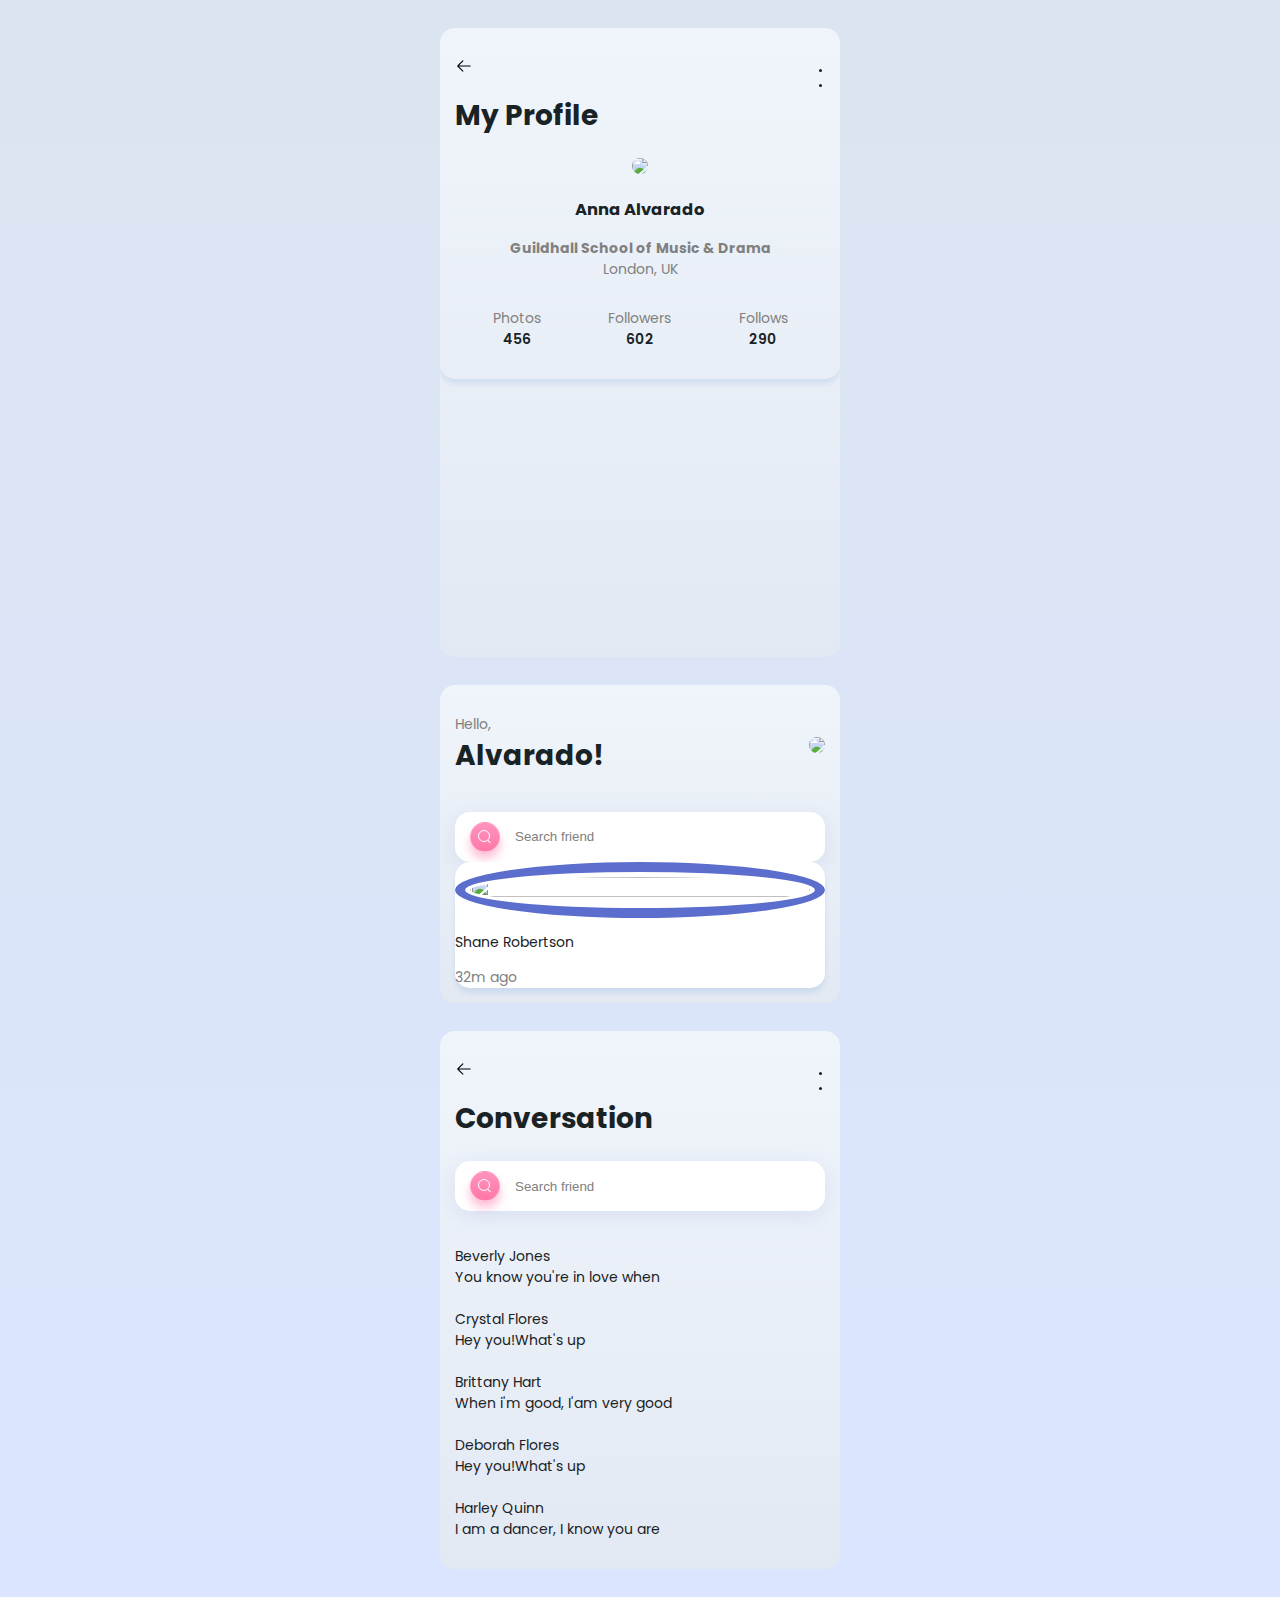
==== firstStep/firstStep.html @ ec7e28f2 "Add files via upload" ====
<!DOCTYPE html>
<html>

<head>
    <title>FirstBox</title>
    <meta charset="UTF-8" />
    <link rel="stylesheet" type="text/css" href="firstStep.css">
    <link href="https://fonts.googleapis.com/css2?family=Poppins&display=swap" rel="stylesheet">

</head>

<body>

    <section class="container">
        <header class="container-header padded">
            <div class="header">
                <a href="#"><img src="./left-arrow.svg" class="arrow"></a>
                <button class="menu">Menu</button>
            </div>
            <h1>My Profile</h1>

            <div class="center">
                <br>
                <img src="https://picsum.photos/id/64/80" class="circle" />
                <br>

                <h3>Anna Alvarado</h3>
                <p class="muted">
                    <strong>Guildhall School of Music & Drama</strong><br>London, UK</p>
            </div>

            <dl class ="stats">
                <dt>Photos</dt>
                <dd>456</dd>
        
                <dt>Followers</dt>
                <dd>602</dd>
        
                <dt>Follows</dt>
                <dd>290</dd>
            </dl>
        </header>
        
        <div class="wrapper">
        <div class="item1"></div>
        <div class="item2"></div>
        <div class="item3"></div>
        </div>
    </section>

    <section class="container padded">
        <header class="header">
            <div>
                <span class="muted">Hello,</span>
                <h1>Alvarado!</h1>
            </div>
            <img src="https://picsum.photos/id/64/80" class="circle" />
        </header>
         <br />

        <form action ="#" method="GET" class="search">
            <input type="text" placeholder="Search friend" />
            <button type="submit">Search</button>
        </form>

        <div class="card">
            <img src="https://picsum.photos/id/777/3000/2000" style="width:100%">
            <p>Shane Robertson</p>
            <span class="muted">32m ago</span>
        </div>
    </section>
    <section class="container padded">
        <header class="header">
            <a href="#"><img src="./left-arrow.svg" class="arrow"></a>
            <button class="menu">Menu</button>
        </header>
        <h1>Conversation</h1>

        <br />

        <form action ="#" method="GET" class="search">
            <input type="text" placeholder="Search friend" />
            <button type="submit">Search</button>
        </form>
        <dl class="list">
            <dt class="picture">
                <img src="" >
                <div class="details">
                    <div class="name">Beverly Jones</div>
                    <div class="message">You know you're in love when</div>
                </div>

            </dt>
            <dt class="picture">
                <img src="">
                <div class="details">
                    <div class="name">Crystal Flores</div>
                    <div class="message">Hey you!What's up</div>
                </div>

            </dt>
            <dt class="picture">
                <img src="" >
                <div class="details">
                    <div class="name">Brittany Hart</div>
                    <div class="message">When i'm good, I'am very good</div>
                </div>

            </dt>
            <dt class="picture">
                <img src="" >
                <div class="details">
                    <div class="name">Deborah Flores</div>
                    <div class="message">Hey you!What's up</div>
                </div>

            </dt>
            <dt class="picture">
                <img src="">
                 <div class="details">
			<div class="name">Harley Quinn</div>
			<div class="message">I am a dancer, I know you are</div>
		</div>

    </dt>
        </dl>

    </section>

</body>

</html>
---- firstStep/firstStep.css ----
:root {
    --spacing: 15px;
    --color-text: #192224;
    --color-grey: #808080;
}

html {
    font-family: 'Poppins', sans-serif;
    font-size: 14px;
    color: var(--color-text);
}

body {
    background-image: linear-gradient(#dbe5f1, #dbe5ff);
    min-height: 100vh;
    margin: 0;
}

h1 {
    margin: 0;
}

.container {
    background-image: linear-gradient(#f0f5fb, #e3e9f3);
    width: 400px;
    margin: 2rem auto;
    overflow: hidden;
    border-radius: 15px;
    box-sizing: border-box;
}

.container-header {
    background-image: linear-gradient (#fafbfd, #fdfefe);
    box-shadow: 0 5px 5px 0 rgba(10, 101, 187, 0.1);
    border-radius: var(--spacing);
}
.padded {
    padding: var(--spacing);
}


.muted {
    color: var(--color-grey);
}

.arrow {
    height: 1.3em;
}

.circle {
    border-radius: 50%;
}

.center {
    text-align: center;
}

.header {
    display: flex;
    justify-content: space-between;
    align-items: center;
    margin: 1em 0;
}

.menu {
    text-indent: -9999em;
    border: 0;
    background: none;
    position: relative;
    height: 0;
}

.menu::before,
.menu::after {
    content: "";
    display: block;
    width: 3px;
    height: 3px;
    border-radius: 50%;
    background-color: var(--color-text);
    position: absolute;
}

.meniu::before {
    top: -6px;
}

.meniu::after {
    bottom: -6px;
}

.search {
    position: relative;
}

.search input {
    box-sizing: border-box;
    width: 100%;
    height: 50px;
    padding: 0 10px 0 60px;
    border:0;
    border-radius: 15px;
    box-shadow: 0 5px 20px rgba(205, 217, 238,0.7);
}

 .search input::placeholder{
    color: var(--color-grey);
}


.search button {
    position: absolute;
    top: 10px;
    left: 15px;
    text-indent: -9999em;
    width: 30px;
    height: 30px;
    display:block;
    border: 1px rgba(255,255,255, 0.2) solid;
    background: linear-gradient(#ff93be, #ff77a7);
    box-shadow: 0 7px 10px rgba(255, 145, 189, 0.6);
    border-radius: 50%;
    cursor: pointer;
}
.search button::after {
    content: "";
    display: block;
    width: 10px;
    height: 10px;
    border:1px white solid;
    border-radius: 50%;
    position: absolute;
    top: calc(50% - 7px);
    left: calc(50% - 7px);
}
.search button::before {
    content: "";
    display: block;
    background: white;
    width: 4px;
    height: 1px;
    position: absolute;
    bottom: 9px;
    right: 8px;
    transform: rotate(45deg);
    
}
.card {
    position: relative;
    background: white;
    box-shadow: 0 5px 5px 0 rgba(10, 101, 187, 0.1);
    border-radius: var(--spacing);
    text-indent: middle;
    box-sizing: content-box;
}

.card img{
    box-sizing: border-box;
    border: solid #5B6DCD 10px;
    padding: 5px;
    width: 50%;
    height: 50%;
    border-radius: 50%;
}

.stats {
    display: grid;
    grid-auto-flow: column;
    grid-template-columns: 1fr 1fr 1fr;
    grid-template-rows: auto auto;
    justify-items: center;
    margin-top: 2em;
}
.stats dt {
    color: var(--color-grey);
}
.stats dd{
    margin: 0;
    font-weight: 600;
}

.wrapper {
  display: grid;
  padding: var(--spacing);
  margin: 1em;
  width: 85%;
  height: 220px;
  grid-template-columns: 1fr 1fr;
  grid-template-rows: auto;
  grid-template-areas: 
    "a b"
    "a c";
  grid-gap: 10px 20px;
}
.item1 {
  grid-area: a;
  background-image: url(https://picsum.photos/id/1004/5616/3744);
  background-position: center;
  background-size: cover;
  border-radius: var(--spacing);

}
.item2 {
  grid-area: b;
  background-image: url(https://picsum.photos/id/1006/3000/2000);
  background-position: center;
  background-size: cover;
  border-radius: var(--spacing);
}
.item3 {
  grid-area: c;
  background-image: url(https://picsum.photos/id/1011/5472/3648);
  background-position: center;
  background-size: cover;
  border-radius: var(--spacing);
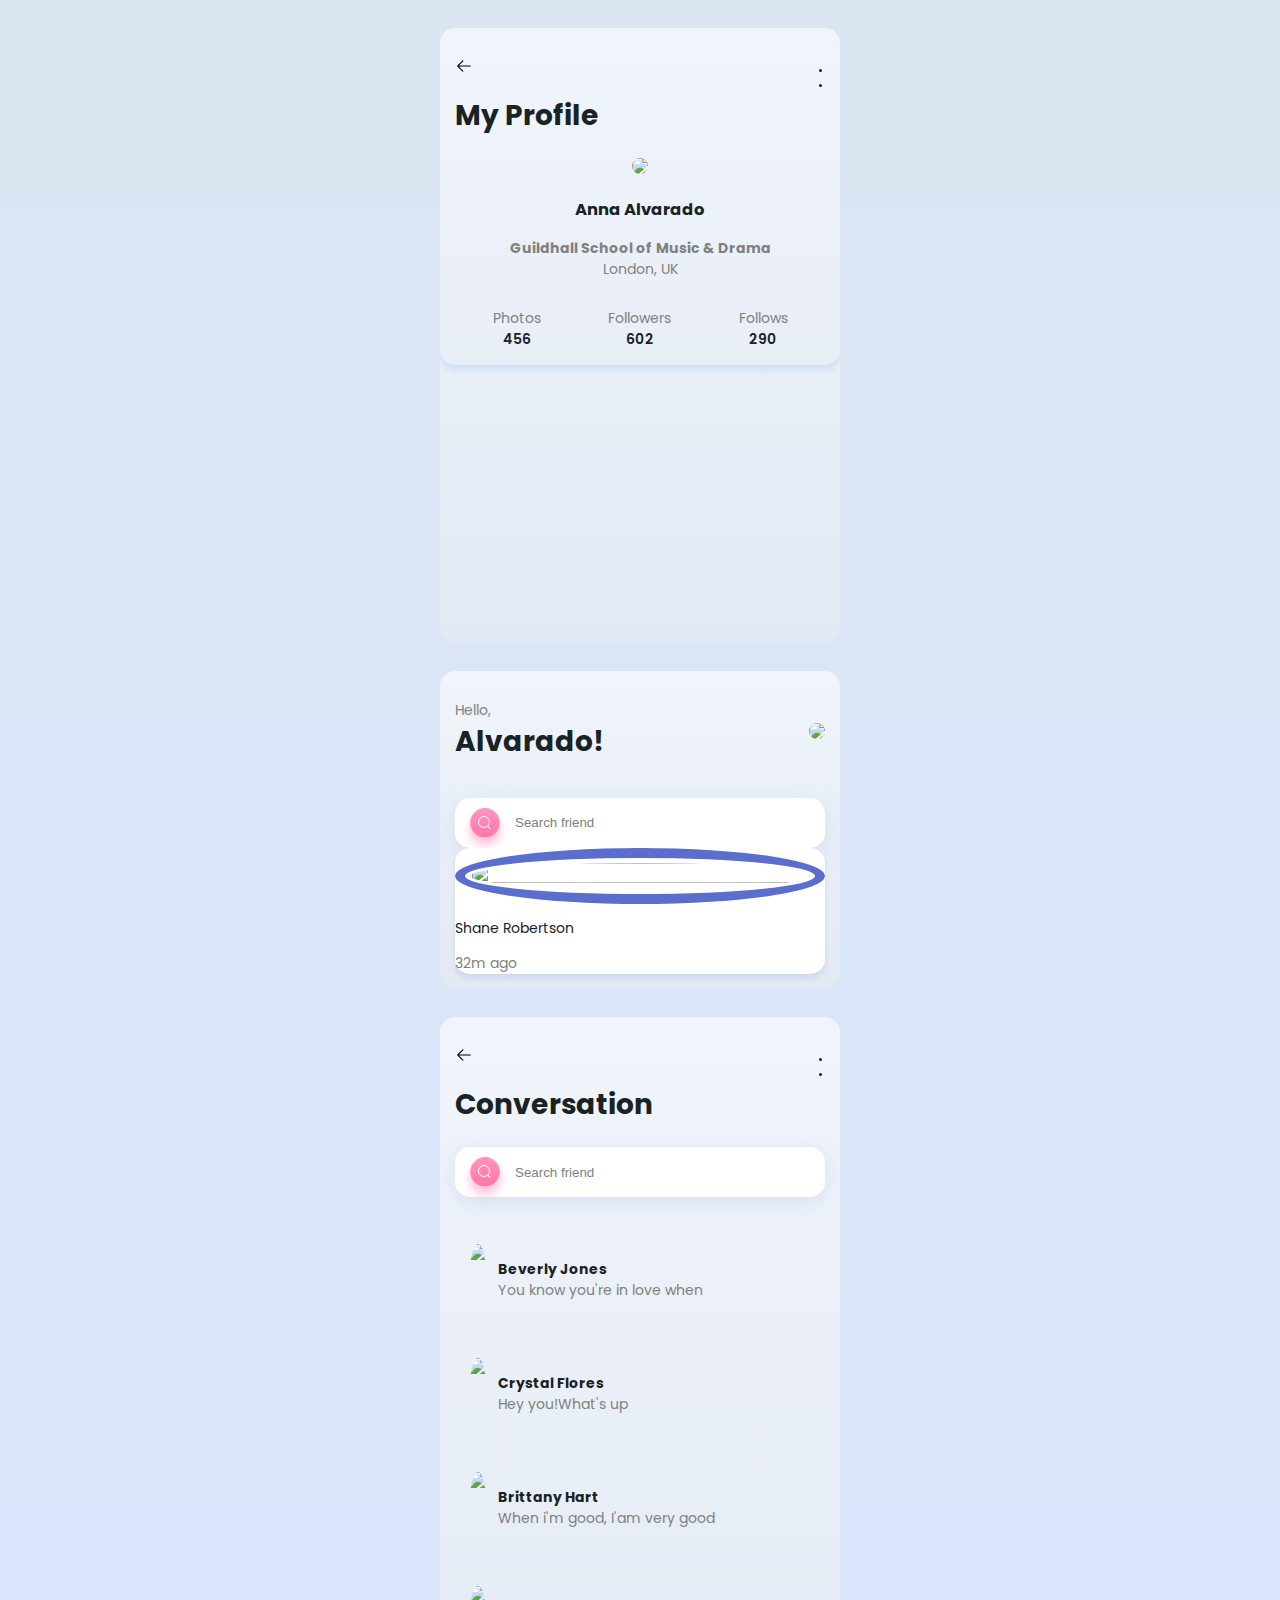
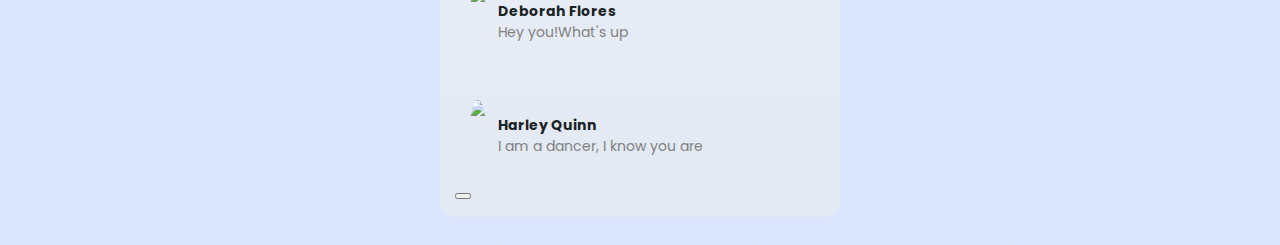
==== commit 1cb126fa: "Add files via upload" ====
--- a/firstStep/firstStep.html
+++ b/firstStep/firstStep.html
@@ -29,7 +29,7 @@
                     <strong>Guildhall School of Music & Drama</strong><br>London, UK</p>
             </div>
 
-            <dl class ="stats">
+            <div class ="stats">
                 <dt>Photos</dt>
                 <dd>456</dd>
         
@@ -82,49 +82,50 @@
             <input type="text" placeholder="Search friend" />
             <button type="submit">Search</button>
         </form>
-        <dl class="list">
-            <dt class="picture">
-                <img src="" >
-                <div class="details">
-                    <div class="name">Beverly Jones</div>
-                    <div class="message">You know you're in love when</div>
+
+    <dl>
+        <dt class="list">
+            <img src="https://picsum.photos/id/1005/80" class="circle" />
+            <div class="text">
+                <h4>Beverly Jones</h4>
+                <p class="muted"><span>You know you're in love when</span></p>
+            </div>
+        <dt>
+        <dt class="list">   
+                <img src="https://picsum.photos/id/1012/80" class="circle" />
+                <div class="text">
+                    <h4>Crystal Flores</h4>
+                    <p class="muted">Hey you!What's up</p>
                 </div>
+        </dt>
+           
+         <dt class="list">
+                <img src="https://picsum.photos/id/1027/80" class="circle" />
+                <div class="text">
+                    <h4>Brittany Hart</h4>
+                    <p class="muted">When i'm good, I'am very good</p>
+                </div>
+         </dt>
 
-            </dt>
-            <dt class="picture">
-                <img src="">
-                <div class="details">
-                    <div class="name">Crystal Flores</div>
-                    <div class="message">Hey you!What's up</div>
+         <dt class="list">
+                <img src="https://picsum.photos/id/1006/80" class="circle" />
+                <div class="text">
+                    <h4>Deborah Flores</h4>
+                    <p class="muted">Hey you!What's up</p>
                 </div>
+         </dt>
+        <dt class="list">
+                <img src="https://picsum.photos/id/1011/80" class="circle" />
+                 <div class="text">
+                    <h4>Harley Quinn</h4>
+                    <p class="muted">I am a dancer, I know you are</p>
+                </div>
+        </dt>
+    </dl>
 
-            </dt>
-            <dt class="picture">
-                <img src="" >
-                <div class="details">
-                    <div class="name">Brittany Hart</div>
-                    <div class="message">When i'm good, I'am very good</div>
-                </div>
-
-            </dt>
-            <dt class="picture">
-                <img src="" >
-                <div class="details">
-                    <div class="name">Deborah Flores</div>
-                    <div class="message">Hey you!What's up</div>
-                </div>
-
-            </dt>
-            <dt class="picture">
-                <img src="">
-                 <div class="details">
-			<div class="name">Harley Quinn</div>
-			<div class="message">I am a dancer, I know you are</div>
-		</div>
-
-    </dt>
-        </dl>
-
+     <form>
+         <button></button>
+     </form>
     </section>
 
 </body>
--- a/firstStep/firstStep.css
+++ b/firstStep/firstStep.css
@@ -212,4 +212,29 @@
   background-image: url(https://picsum.photos/id/1011/5472/3648);
   background-position: center;
   background-size: cover;
-  border-radius: var(--spacing);+  border-radius: var(--spacing);
+}
+
+.chat {
+    display: grid;
+}
+
+.list {
+    padding: 10px 15px;
+    display: flex;
+    vertical-align: baseline;
+    margin-top: 10%;
+    margin-bottom: 0;
+}
+.text {
+    margin-left: 12px;
+    width: 85%;
+    text-align: left;
+}
+.text h4 {
+    margin-top: 15px;
+    margin-bottom: 0;
+}
+.text p {
+    margin: 0;
+}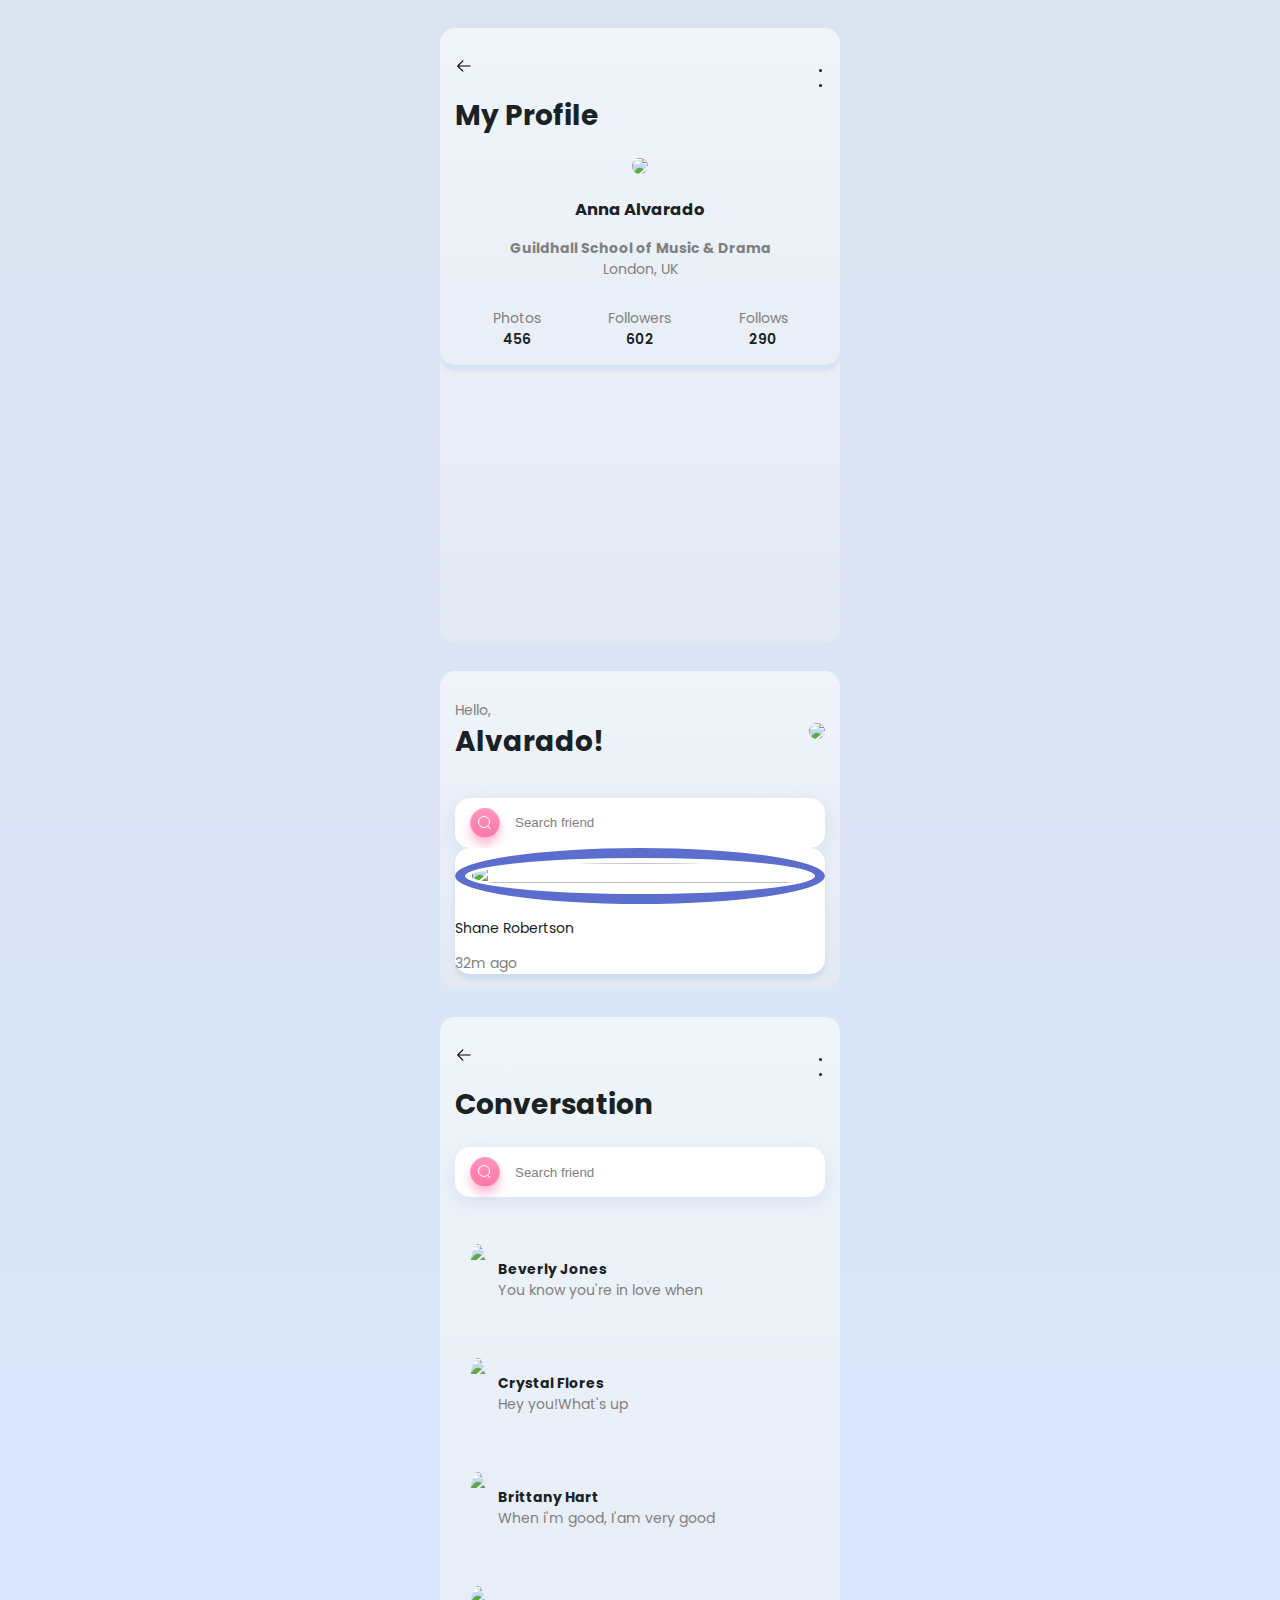
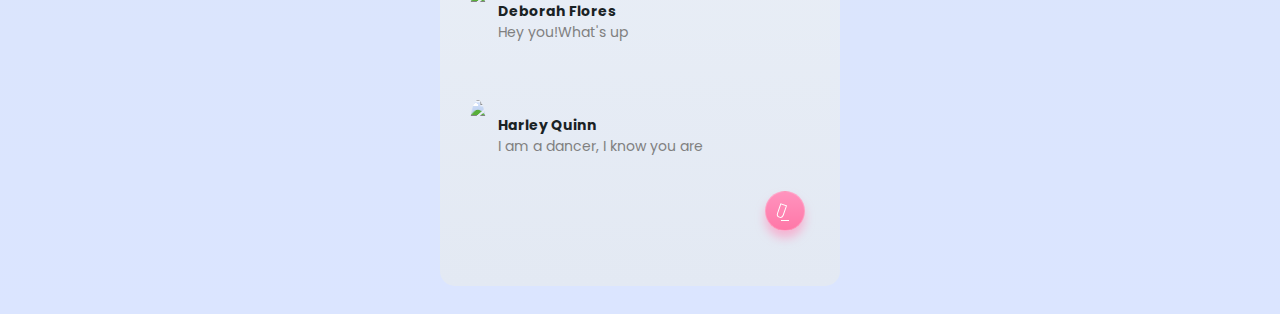
==== commit fa629471: "Add files via upload" ====
--- a/firstStep/firstStep.html
+++ b/firstStep/firstStep.html
@@ -122,12 +122,10 @@
                 </div>
         </dt>
     </dl>
-
-     <form>
-         <button></button>
-     </form>
+        <div class="new">
+         <button type="submit"></button>
+     </div>
     </section>
 
 </body>
 
-</html>--- a/firstStep/firstStep.css
+++ b/firstStep/firstStep.css
@@ -214,11 +214,9 @@
   background-size: cover;
   border-radius: var(--spacing);
 }
-
 .chat {
     display: grid;
 }
-
 .list {
     padding: 10px 15px;
     display: flex;
@@ -237,4 +235,49 @@
 }
 .text p {
     margin: 0;
+}
+.new {
+    position: relative;
+    box-sizing: border-box;
+    width: 95%;
+    height: 90px;
+    box-shadow: 0;
+}
+
+.new button {
+    position: absolute;
+    top: 10px;
+    right: 2px;
+    text-indent: -9999em;
+    width: 40px;
+    height: 40px;
+    display:block;
+    border: 1px rgba(255,255,255, 0.2) solid;
+    background: linear-gradient(#ff93be, #ff77a7);
+    box-shadow: 0 7px 10px rgba(255, 145, 189, 0.6);
+    border-radius: 50%;
+    cursor: pointer;
+}
+.new button::after {
+    content: "";
+    display: block;
+    width: 5px;
+    height: 12px;
+    border: 1px white solid;
+    border-bottom-right-radius: 5px;
+    border-bottom-left-radius: 5px; 
+    transform: rotate(19deg);
+    position: absolute;
+    top: calc(50% - 7px);
+    left: calc(50% - 7px);
+}
+.new button::before {
+    content: "";
+    display: block;
+    background: white;
+    width: 8px;
+    height: 1px;
+    position: absolute;
+    bottom: 9px;
+    right: 15px;
 }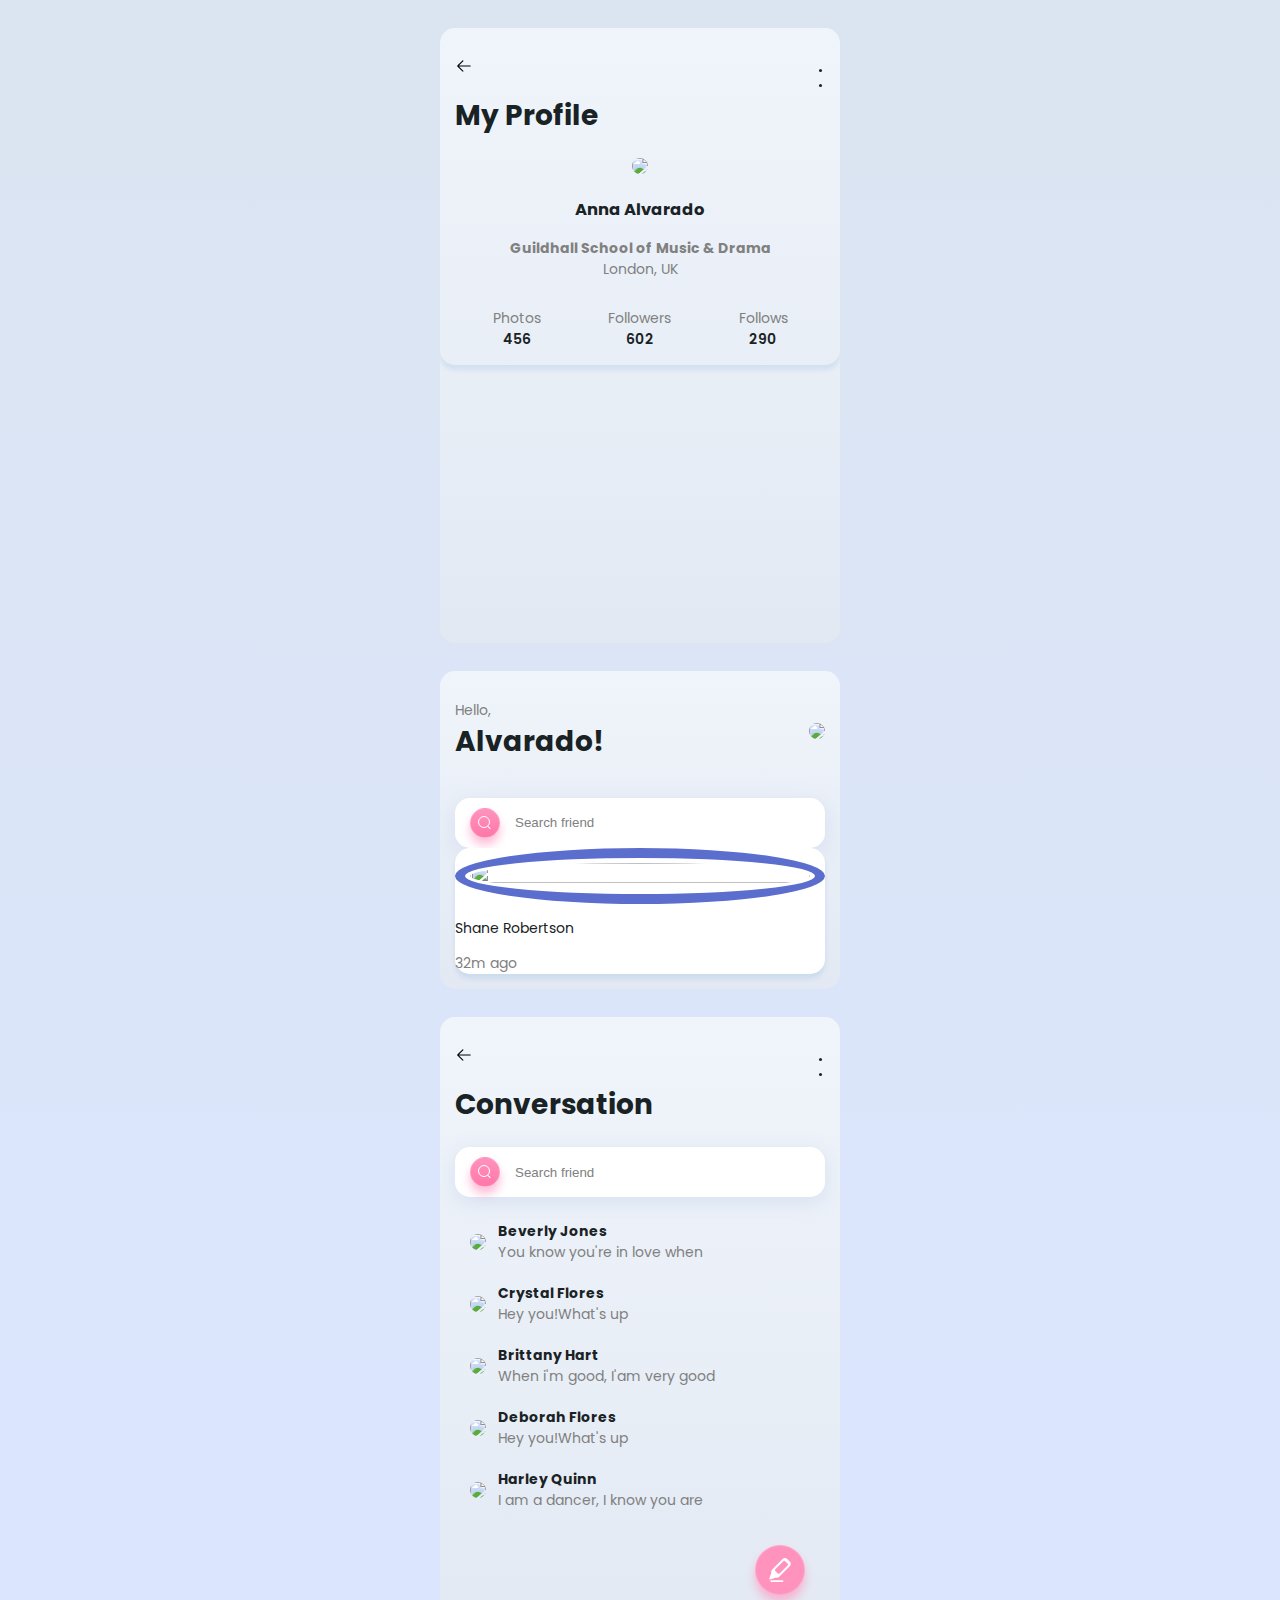
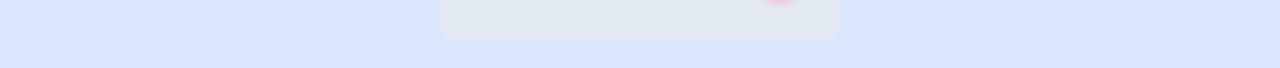
==== commit 99e92687: "Add files via upload" ====
--- a/firstStep/firstStep.html
+++ b/firstStep/firstStep.html
@@ -85,45 +85,46 @@
 
     <dl>
         <dt class="list">
-            <img src="https://picsum.photos/id/1005/80" class="circle" />
+            <img src="https://picsum.photos/id/1005/60" class="circle" />
             <div class="text">
                 <h4>Beverly Jones</h4>
-                <p class="muted"><span>You know you're in love when</span></p>
+                <span class="muted">You know you're in love when</span>
             </div>
         <dt>
         <dt class="list">   
-                <img src="https://picsum.photos/id/1012/80" class="circle" />
+                <img src="https://picsum.photos/id/1012/60" class="circle" />
                 <div class="text">
                     <h4>Crystal Flores</h4>
-                    <p class="muted">Hey you!What's up</p>
+                    <span class="muted">Hey you!What's up</span> 
                 </div>
         </dt>
            
          <dt class="list">
-                <img src="https://picsum.photos/id/1027/80" class="circle" />
+                <img src="https://picsum.photos/id/1027/60" class="circle" />
                 <div class="text">
                     <h4>Brittany Hart</h4>
-                    <p class="muted">When i'm good, I'am very good</p>
+                    <span class="muted">When i'm good, I'am very good</span>
                 </div>
          </dt>
 
          <dt class="list">
-                <img src="https://picsum.photos/id/1006/80" class="circle" />
+                <img src="https://picsum.photos/id/1006/60" class="circle" />
                 <div class="text">
                     <h4>Deborah Flores</h4>
-                    <p class="muted">Hey you!What's up</p>
+                    <span class="muted">Hey you!What's up</span>
                 </div>
          </dt>
         <dt class="list">
-                <img src="https://picsum.photos/id/1011/80" class="circle" />
+                <img src="https://picsum.photos/id/1011/60" class="circle" />
                  <div class="text">
                     <h4>Harley Quinn</h4>
-                    <p class="muted">I am a dancer, I know you are</p>
+                    <span class="muted">I am a dancer, I know you are</span>
                 </div>
         </dt>
     </dl>
         <div class="new">
-         <button type="submit"></button>
+          <a href="#" class="crayon"></a> 
+         <button type="submit"> </button>
      </div>
     </section>
 
--- a/firstStep/firstStep.css
+++ b/firstStep/firstStep.css
@@ -220,20 +220,19 @@
 .list {
     padding: 10px 15px;
     display: flex;
-    vertical-align: baseline;
-    margin-top: 10%;
-    margin-bottom: 0;
+    align-items: center;
+}
+.list * {
+	margin-top: auto;
+    margin-bottom: auto;
 }
 .text {
     margin-left: 12px;
     width: 85%;
     text-align: left;
 }
-.text h4 {
-    margin-top: 15px;
-    margin-bottom: 0;
-}
-.text p {
+
+.text span {
     margin: 0;
 }
 .new {
@@ -249,35 +248,20 @@
     top: 10px;
     right: 2px;
     text-indent: -9999em;
-    width: 40px;
-    height: 40px;
+    width: 50px;
+    height: 50px;
     display:block;
     border: 1px rgba(255,255,255, 0.2) solid;
-    background: linear-gradient(#ff93be, #ff77a7);
     box-shadow: 0 7px 10px rgba(255, 145, 189, 0.6);
     border-radius: 50%;
     cursor: pointer;
-}
-.new button::after {
-    content: "";
-    display: block;
-    width: 5px;
-    height: 12px;
-    border: 1px white solid;
-    border-bottom-right-radius: 5px;
-    border-bottom-left-radius: 5px; 
-    transform: rotate(19deg);
-    position: absolute;
-    top: calc(50% - 7px);
-    left: calc(50% - 7px);
-}
-.new button::before {
-    content: "";
-    display: block;
-    background: white;
-    width: 8px;
-    height: 1px;
-    position: absolute;
-    bottom: 9px;
-    right: 15px;
-}+    background: url("crayon.svg");
+    background-color: #ff93be;
+    background-position: center; 
+    background-size: 50%;
+    background-repeat: no-repeat;
+}
+
+.crayon {
+
+}
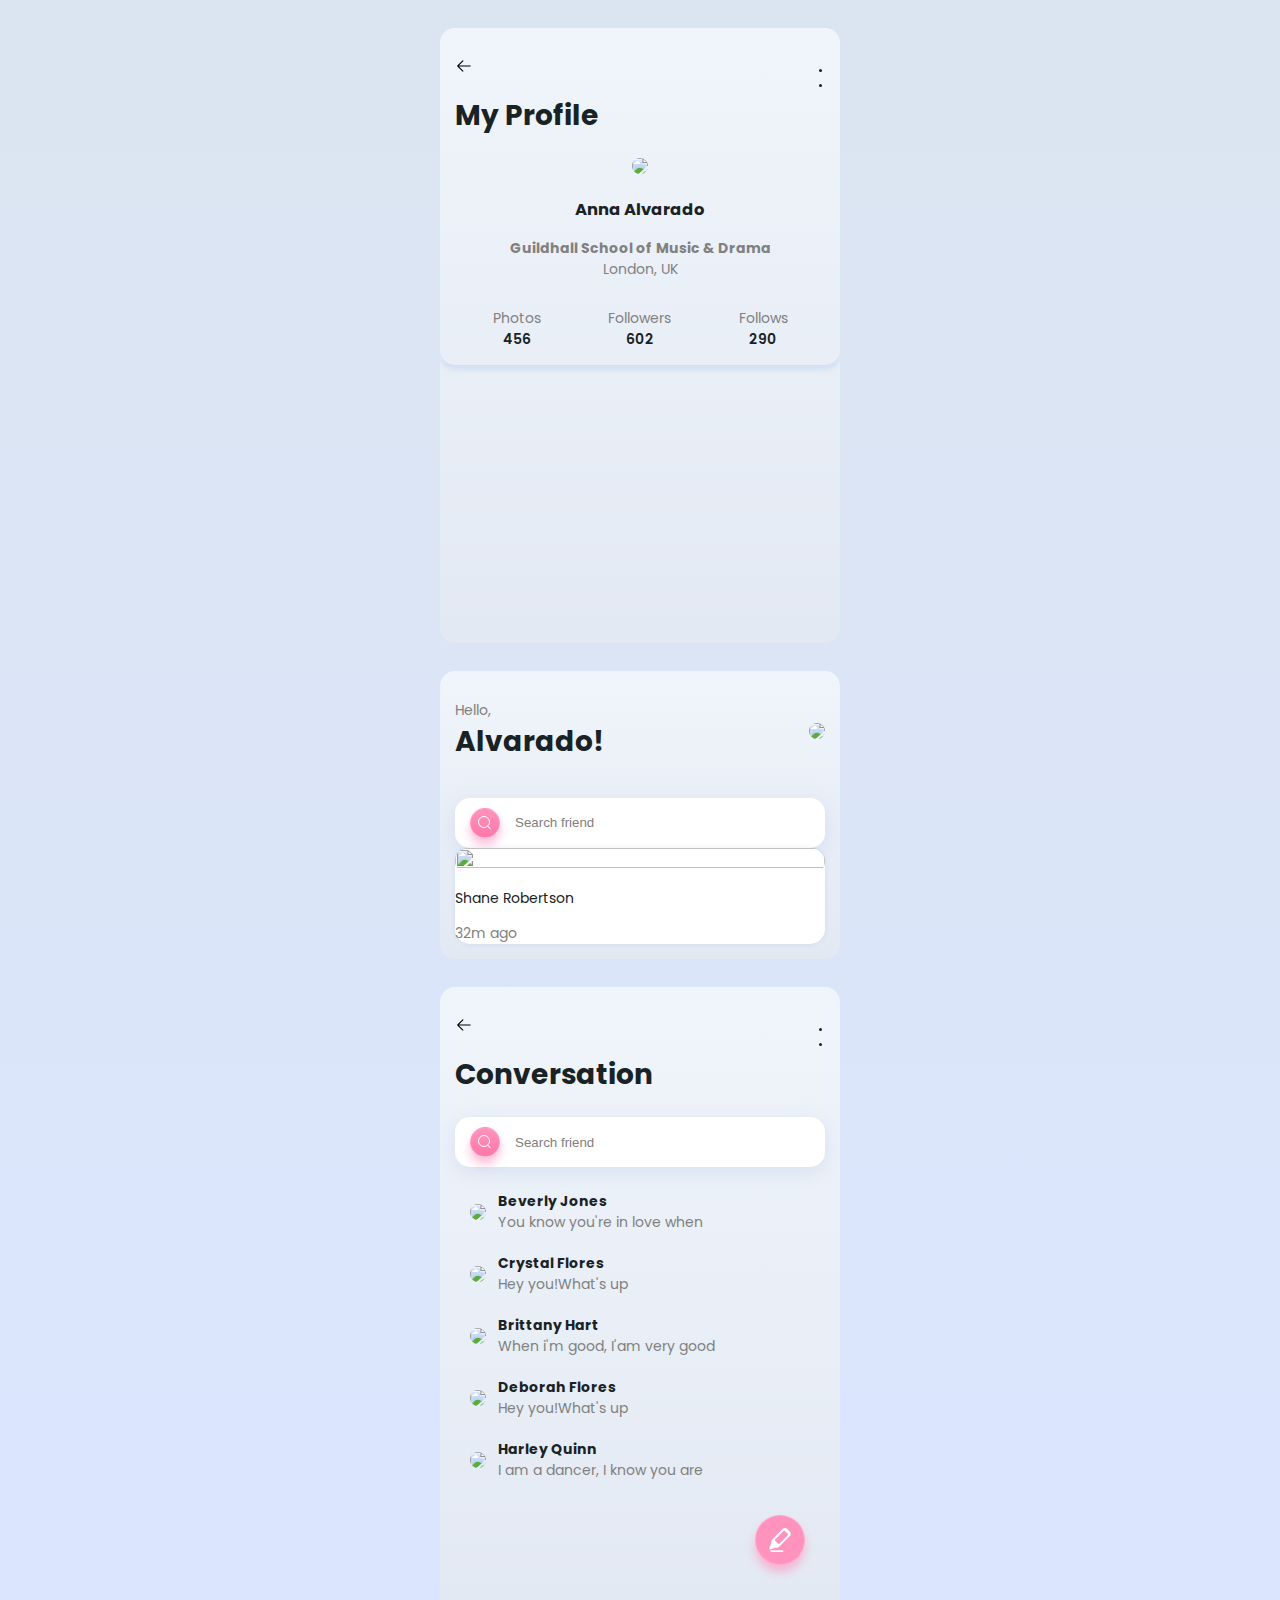
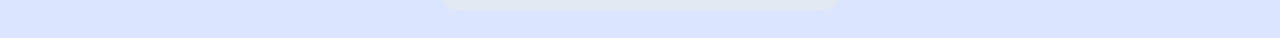
==== commit e9dba16d: "Add files via upload" ====
--- a/firstStep/firstStep.html
+++ b/firstStep/firstStep.html
@@ -62,6 +62,9 @@
             <input type="text" placeholder="Search friend" />
             <button type="submit">Search</button>
         </form>
+        <div>
+            
+        </div>
 
         <div class="card">
             <img src="https://picsum.photos/id/777/3000/2000" style="width:100%">
--- a/firstStep/firstStep.css
+++ b/firstStep/firstStep.css
@@ -148,7 +148,7 @@
 .card {
     position: relative;
     background: white;
-    box-shadow: 0 5px 5px 0 rgba(10, 101, 187, 0.1);
+    box-shadow: 0 0 5px 0 rgba(10, 101, 187, 0.1);
     border-radius: var(--spacing);
     text-indent: middle;
     box-sizing: content-box;
@@ -156,11 +156,10 @@
 
 .card img{
     box-sizing: border-box;
-    border: solid #5B6DCD 10px;
-    padding: 5px;
-    width: 50%;
-    height: 50%;
-    border-radius: 50%;
+    border: solid none 1px;
+    width: 100%;
+    height: 100%;
+    border-radius: var(--spacing);
 }
 
 .stats {
@@ -261,7 +260,3 @@
     background-size: 50%;
     background-repeat: no-repeat;
 }
-
-.crayon {
-
-}
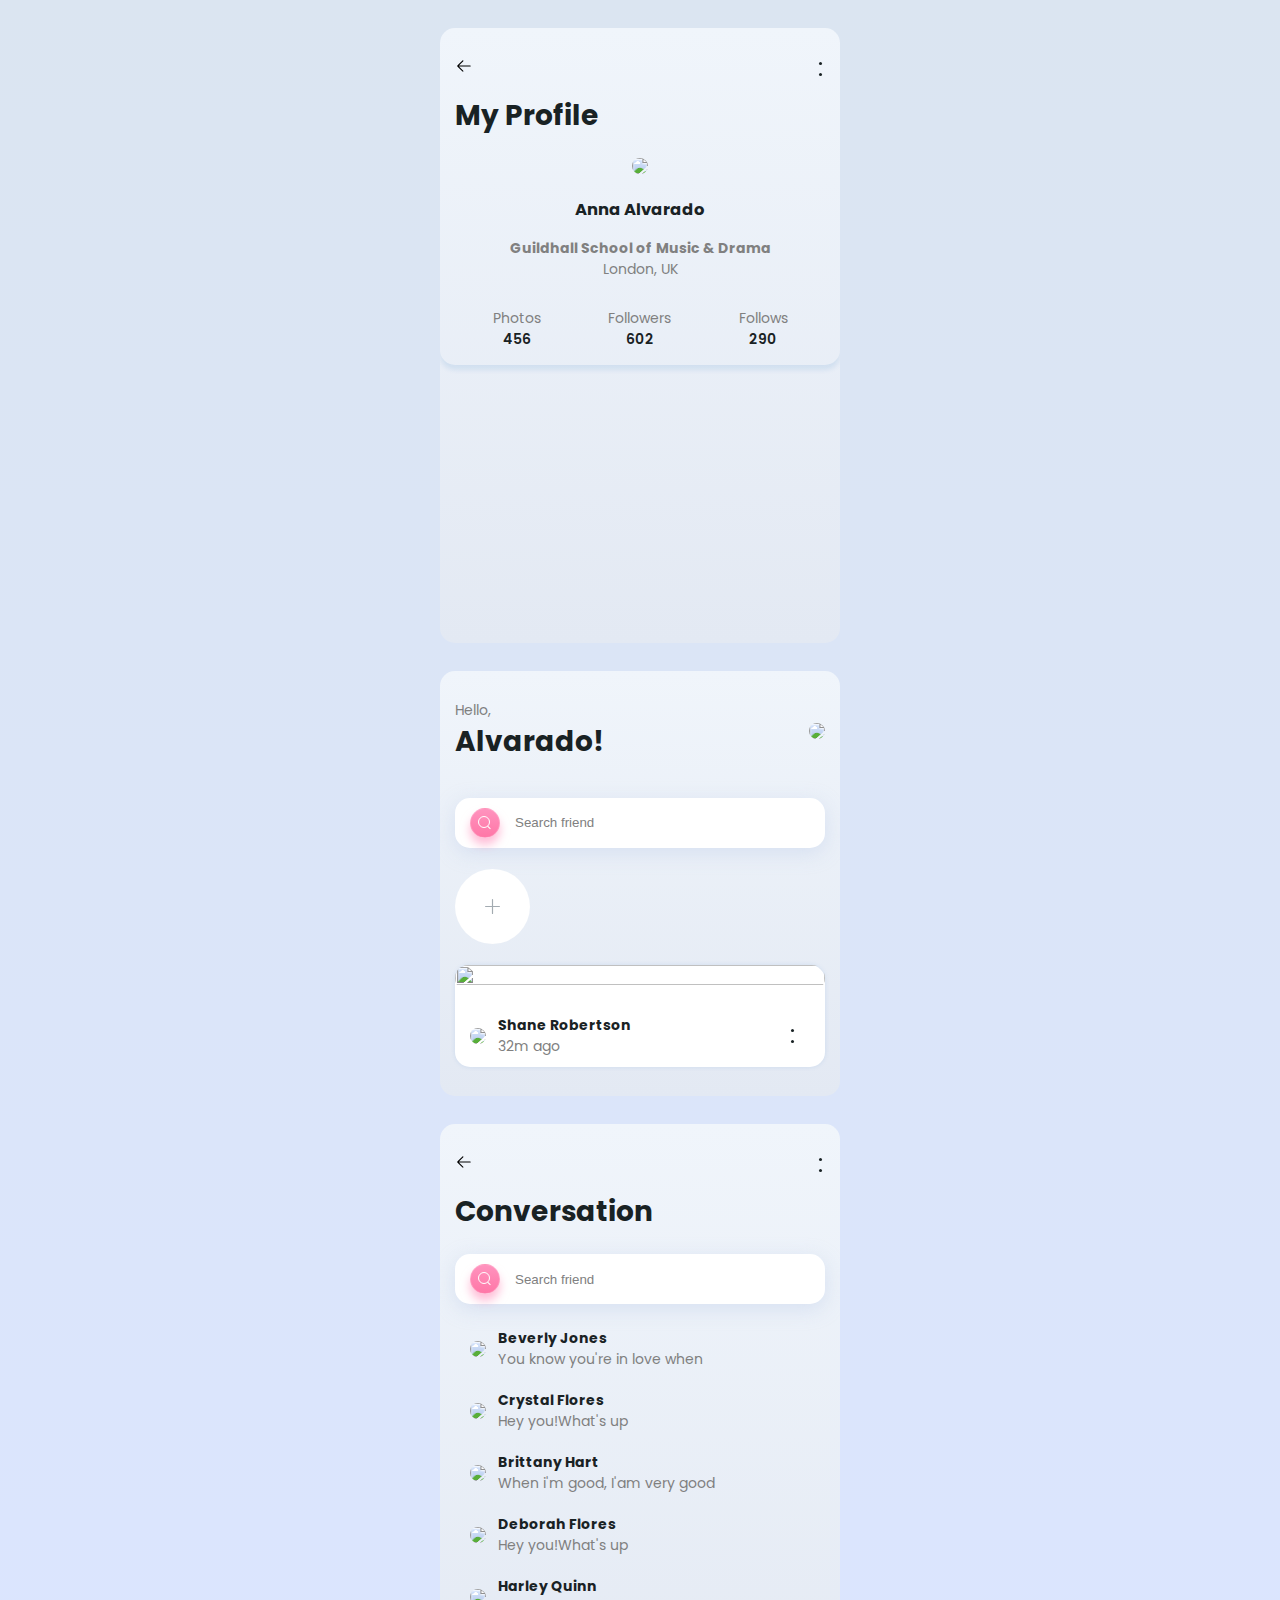
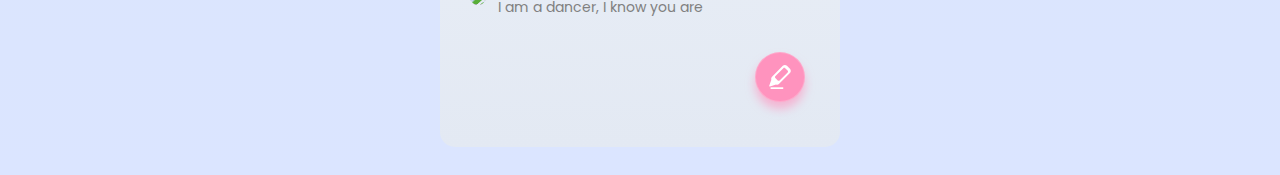
==== commit 587587eb: "Add files via upload" ====
--- a/firstStep/firstStep.html
+++ b/firstStep/firstStep.html
@@ -1,6 +1,5 @@
 <!DOCTYPE html>
 <html>
-
 <head>
     <title>FirstBox</title>
     <meta charset="UTF-8" />
@@ -62,20 +61,35 @@
             <input type="text" placeholder="Search friend" />
             <button type="submit">Search</button>
         </form>
-        <div>
-            
+        <br/>
+        <div class="wrapper2">
+            <div class="itemA">
+            <button type="submit"> </button></div>
+            <div class="itemB"></div>
+            <div class="itemC"></div>
+            <div class="itemD"></div>
         </div>
 
+       <br />
+
         <div class="card">
-            <img src="https://picsum.photos/id/777/3000/2000" style="width:100%">
-            <p>Shane Robertson</p>
-            <span class="muted">32m ago</span>
-        </div>
+            <img class="square" src="https://picsum.photos/id/777/3000/2000" style="width:100%">
+            <div class="header">   
+                <div class="list">
+                    <img src="https://picsum.photos/id/1012/40" class="circle" />
+                <div class="text">
+                    <h4>Shane Robertson</h4>
+                    <span class="muted">32m ago</span>
+                </div>
+                    <button type="submit" class="menu" id="dot">Menu</button>
+                </div>
+            </div>
+
     </section>
     <section class="container padded">
         <header class="header">
             <a href="#"><img src="./left-arrow.svg" class="arrow"></a>
-            <button class="menu">Menu</button>
+            <button type="submit" class="menu">Menu</button>
         </header>
         <h1>Conversation</h1>
 
@@ -126,7 +140,7 @@
         </dt>
     </dl>
         <div class="new">
-          <a href="#" class="crayon"></a> 
+          <!-- <a href="#" class="crayon"></a>  -->
          <button type="submit"> </button>
      </div>
     </section>
--- a/firstStep/firstStep.css
+++ b/firstStep/firstStep.css
@@ -81,11 +81,11 @@
     position: absolute;
 }
 
-.meniu::before {
+.menu::before {
     top: -6px;
 }
 
-.meniu::after {
+.menu::after {
     bottom: -6px;
 }
 
@@ -144,40 +144,7 @@
     right: 8px;
     transform: rotate(45deg);
     
-}
-.card {
-    position: relative;
-    background: white;
-    box-shadow: 0 0 5px 0 rgba(10, 101, 187, 0.1);
-    border-radius: var(--spacing);
-    text-indent: middle;
-    box-sizing: content-box;
-}
-
-.card img{
-    box-sizing: border-box;
-    border: solid none 1px;
-    width: 100%;
-    height: 100%;
-    border-radius: var(--spacing);
-}
-
-.stats {
-    display: grid;
-    grid-auto-flow: column;
-    grid-template-columns: 1fr 1fr 1fr;
-    grid-template-rows: auto auto;
-    justify-items: center;
-    margin-top: 2em;
-}
-.stats dt {
-    color: var(--color-grey);
-}
-.stats dd{
-    margin: 0;
-    font-weight: 600;
-}
-
+} 
 .wrapper {
   display: grid;
   padding: var(--spacing);
@@ -213,6 +180,101 @@
   background-size: cover;
   border-radius: var(--spacing);
 }
+
+.wrapper2 {
+	display: grid;
+    grid-template-columns: 1fr 1fr 1fr 1fr;
+    grid-template-rows: auto;
+    grid-template-areas: "a b c d";
+    box-sizing: border-box;
+    box-shadow: 0;
+    position: relative;
+}
+
+  .itemA button {
+  	text-indent: -9999em;
+  	top: 2px;
+  	left: 3px;
+  	width: 75px;
+    height: 75px;
+    display:block;
+    border: 1px rgba(255,255,255, 0.2) solid;
+    box-shadow: none;
+    border-radius: 50%;
+    cursor: pointer;
+    background: url("plus.svg");
+    background-color: white;
+    background-position: center; 
+    background-size: 20%;
+    background-repeat: no-repeat;
+    grid-area: a;
+  }
+.itemB {
+	grid-area: b;
+	background-image: url(https://picsum.photos/id/1005/60);
+    background-position: center;
+    background-size: cover;
+    border-radius: 50%;
+    width: 75px;
+    height: 75px;
+   }
+.itemC {
+	grid-area: c;
+	background-image: url(https://picsum.photos/id/1005/60);
+    background-position: center;
+    background-size: cover;
+    border-radius: 50%;
+    width: 75px;
+    height: 75px;
+}
+.itemD {
+	grid-area: d;
+	background-image: url(https://picsum.photos/id/1005/60);
+    background-position: center;
+    background-size: cover;
+    border-radius: 50%;
+    width: 75px;
+    height: 75px;
+}
+
+.card {
+    position: relative;
+    background: white;
+    box-shadow: 0 0 5px 0 rgba(10, 101, 187, 0.1);
+    border-radius: var(--spacing);
+    text-indent: middle;
+    box-sizing: content-box;
+}
+
+.square{
+    box-sizing: border-box;
+    border: solid none 1px;
+    width: 100%;
+    height: 100%;
+    border-radius: var(--spacing);
+}
+#dot {
+	padding-left: 12em;
+}
+
+
+.stats {
+    display: grid;
+    grid-auto-flow: column;
+    grid-template-columns: 1fr 1fr 1fr;
+    grid-template-rows: auto auto;
+    justify-items: center;
+    margin-top: 2em;
+}
+.stats dt {
+    color: var(--color-grey);
+}
+.stats dd{
+    margin: 0;
+    font-weight: 600;
+}
+
+
 .chat {
     display: grid;
 }
@@ -241,6 +303,7 @@
     height: 90px;
     box-shadow: 0;
 }
+
 
 .new button {
     position: absolute;
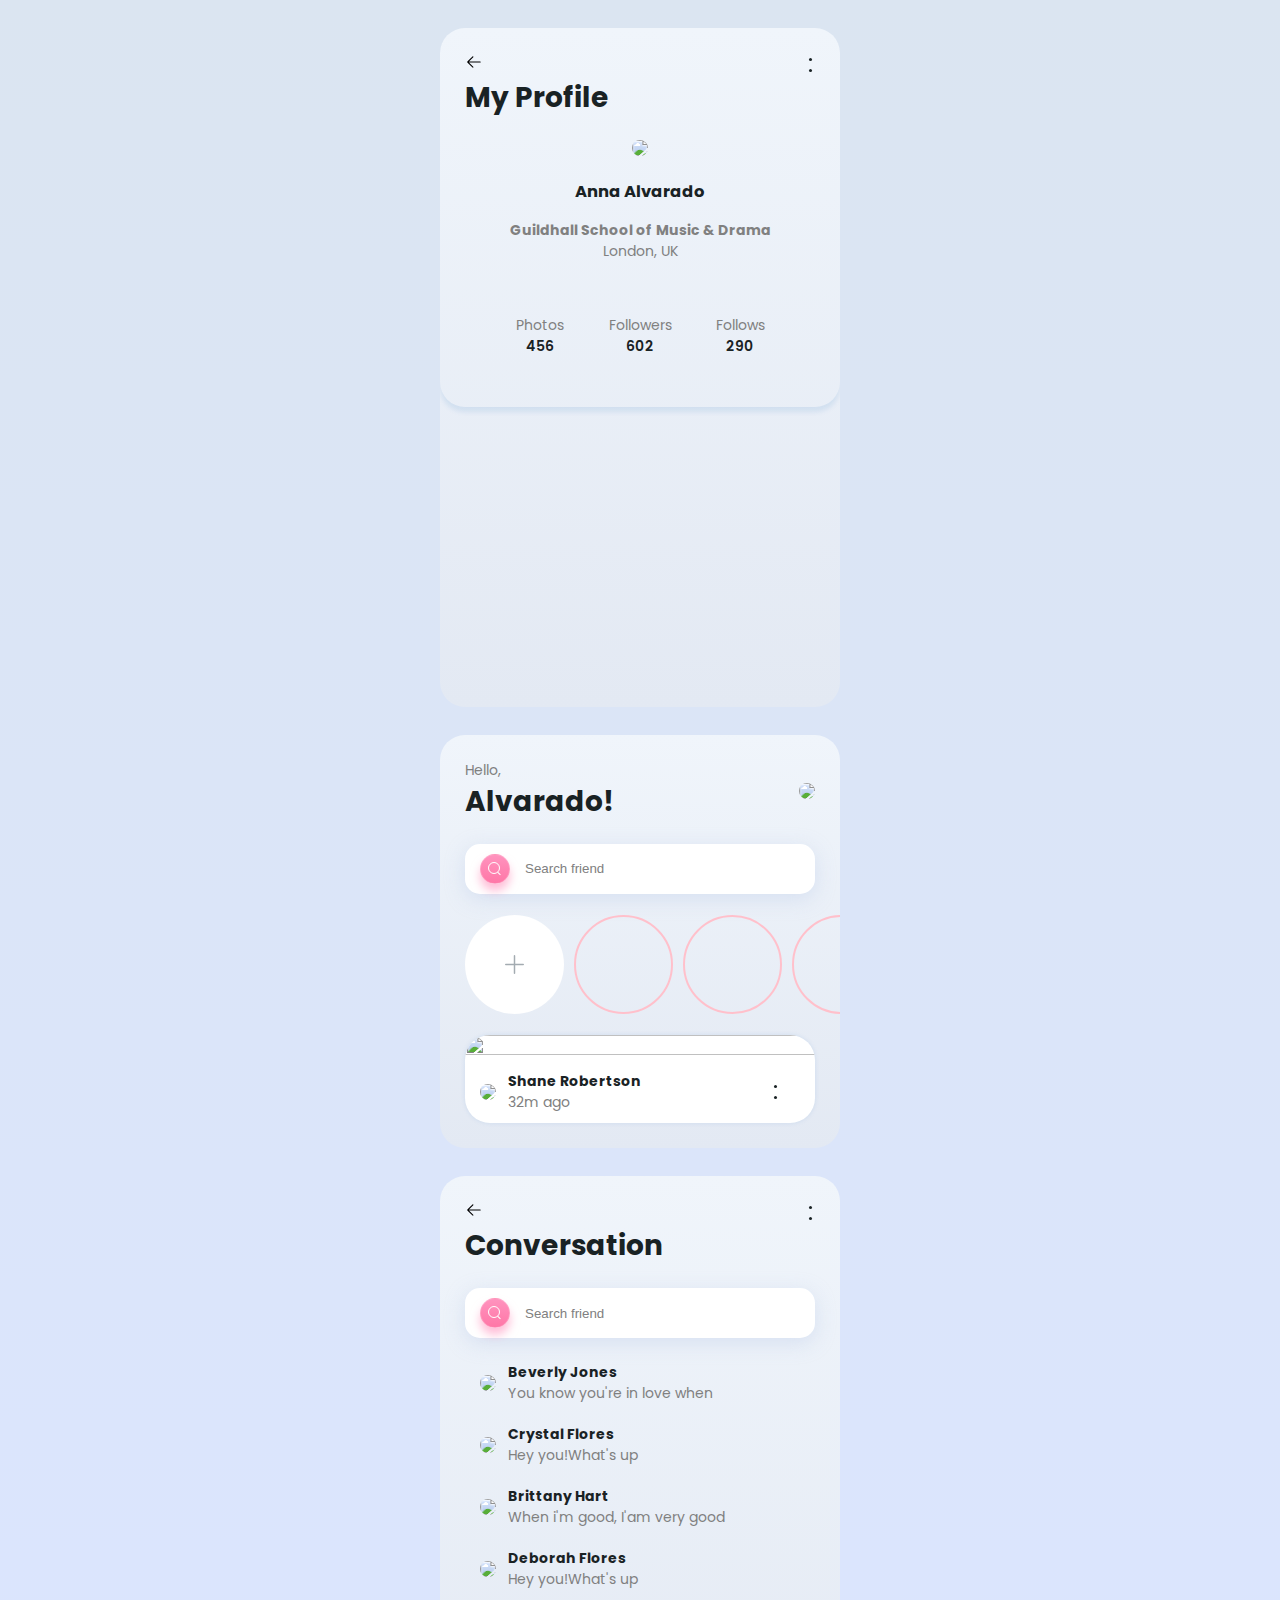
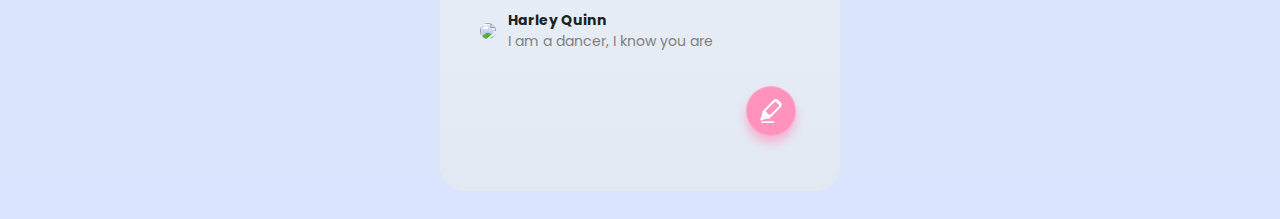
==== commit 163f07b8: "Add files via upload" ====
--- a/firstStep/firstStep.html
+++ b/firstStep/firstStep.html
@@ -61,13 +61,16 @@
             <input type="text" placeholder="Search friend" />
             <button type="submit">Search</button>
         </form>
+        
         <br/>
+
         <div class="wrapper2">
-            <div class="itemA">
-            <button type="submit"> </button></div>
-            <div class="itemB"></div>
-            <div class="itemC"></div>
-            <div class="itemD"></div>
+            <div class="slide one">
+                <button type="submit"> </button>
+            </div>
+            <div class="slide two"></div>
+            <div class="slide three"></div>
+            <div class="slide four"></div>
         </div>
 
        <br />
--- a/firstStep/firstStep.css
+++ b/firstStep/firstStep.css
@@ -1,5 +1,5 @@
 :root {
-    --spacing: 15px;
+    --spacing: 25px;
     --color-text: #192224;
     --color-grey: #808080;
 }
@@ -25,7 +25,7 @@
     width: 400px;
     margin: 2rem auto;
     overflow: hidden;
-    border-radius: 15px;
+    border-radius: var(--spacing);
     box-sizing: border-box;
 }
 
@@ -33,6 +33,7 @@
     background-image: linear-gradient (#fafbfd, #fdfefe);
     box-shadow: 0 5px 5px 0 rgba(10, 101, 187, 0.1);
     border-radius: var(--spacing);
+    padding: var(--spacing);
 }
 .padded {
     padding: var(--spacing);
@@ -59,7 +60,6 @@
     display: flex;
     justify-content: space-between;
     align-items: center;
-    margin: 1em 0;
 }
 
 .menu {
@@ -148,15 +148,15 @@
 .wrapper {
   display: grid;
   padding: var(--spacing);
-  margin: 1em;
-  width: 85%;
-  height: 220px;
-  grid-template-columns: 1fr 1fr;
-  grid-template-rows: auto;
+  width: 88%;
+  height: 250px;
+  grid-template-columns: 0.5fr 0.5fr;
+  grid-template-rows: 0.5fr 0.5fr;
   grid-template-areas: 
     "a b"
     "a c";
-  grid-gap: 10px 20px;
+  grid-gap: 10px 10px;
+  align-self: center;
 }
 .item1 {
   grid-area: a;
@@ -164,6 +164,7 @@
   background-position: center;
   background-size: cover;
   border-radius: var(--spacing);
+  padding: var(--spacing);
 
 }
 .item2 {
@@ -172,6 +173,7 @@
   background-position: center;
   background-size: cover;
   border-radius: var(--spacing);
+  padding: var(--spacing);
 }
 .item3 {
   grid-area: c;
@@ -179,26 +181,38 @@
   background-position: center;
   background-size: cover;
   border-radius: var(--spacing);
+  padding: var(--spacing);
 }
 
 .wrapper2 {
-	display: grid;
-    grid-template-columns: 1fr 1fr 1fr 1fr;
-    grid-template-rows: auto;
+    display: grid;
+    grid-template-rows: 1fr;
     grid-template-areas: "a b c d";
+    grid-gap: 10px;
     box-sizing: border-box;
     box-shadow: 0;
     position: relative;
-}
-
-  .itemA button {
-  	text-indent: -9999em;
-  	top: 2px;
-  	left: 3px;
-  	width: 75px;
+    -ms-overflow-style: none;
+    scrollbar-width: none;
+}
+.wrapper::-webkit-scrollbar {
+  display: none;
+}
+.slide{
+  display: inline-block;
+  text-align: center;
+  padding: 10px;
+}
+
+
+  .one {
+    text-indent: -9999em;
+    top: 1px;
+    left: 2px;
+    width: 75px;
     height: 75px;
     display:block;
-    border: 1px rgba(255,255,255, 0.2) solid;
+    border: 2px rgba(255,255,255, 0.2) solid;
     box-shadow: none;
     border-radius: 50%;
     cursor: pointer;
@@ -209,30 +223,36 @@
     background-repeat: no-repeat;
     grid-area: a;
   }
-.itemB {
-	grid-area: b;
-	background-image: url(https://picsum.photos/id/1005/60);
+.two {
+    grid-area: b;
+    background-image: url(https://picsum.photos/id/1005/60);
     background-position: center;
     background-size: cover;
-    border-radius: 50%;
+    background-repeat: no-repeat;
+    border-radius: 50%;
+    border: 2px solid pink;
     width: 75px;
     height: 75px;
    }
-.itemC {
-	grid-area: c;
-	background-image: url(https://picsum.photos/id/1005/60);
+.three {
+    grid-area: c;
+    background-image: url(https://picsum.photos/id/1005/60);
     background-position: center;
     background-size: cover;
-    border-radius: 50%;
+    background-repeat: no-repeat;
+    border-radius: 50%;
+    border: 2px solid pink;
     width: 75px;
-    height: 75px;
-}
-.itemD {
-	grid-area: d;
-	background-image: url(https://picsum.photos/id/1005/60);
+    height: 75px;}
+
+.four {
+    grid-area: d;
+    background-image: url(https://picsum.photos/id/1005/60);
     background-position: center;
     background-size: cover;
-    border-radius: 50%;
+    background-repeat: no-repeat;
+    border-radius: 50%;
+    border:2px solid pink;
     width: 75px;
     height: 75px;
 }
@@ -243,7 +263,7 @@
     box-shadow: 0 0 5px 0 rgba(10, 101, 187, 0.1);
     border-radius: var(--spacing);
     text-indent: middle;
-    box-sizing: content-box;
+    box-sizing: border-box;
 }
 
 .square{
@@ -251,10 +271,11 @@
     border: solid none 1px;
     width: 100%;
     height: 100%;
-    border-radius: var(--spacing);
+    border-top-right-radius: var(--spacing);
+    border-top-left-radius: var(--spacing);
 }
 #dot {
-	padding-left: 12em;
+	padding-left: 10em;
 }
 
 
@@ -265,6 +286,7 @@
     grid-template-rows: auto auto;
     justify-items: center;
     margin-top: 2em;
+    padding: var(--spacing);
 }
 .stats dt {
     color: var(--color-grey);
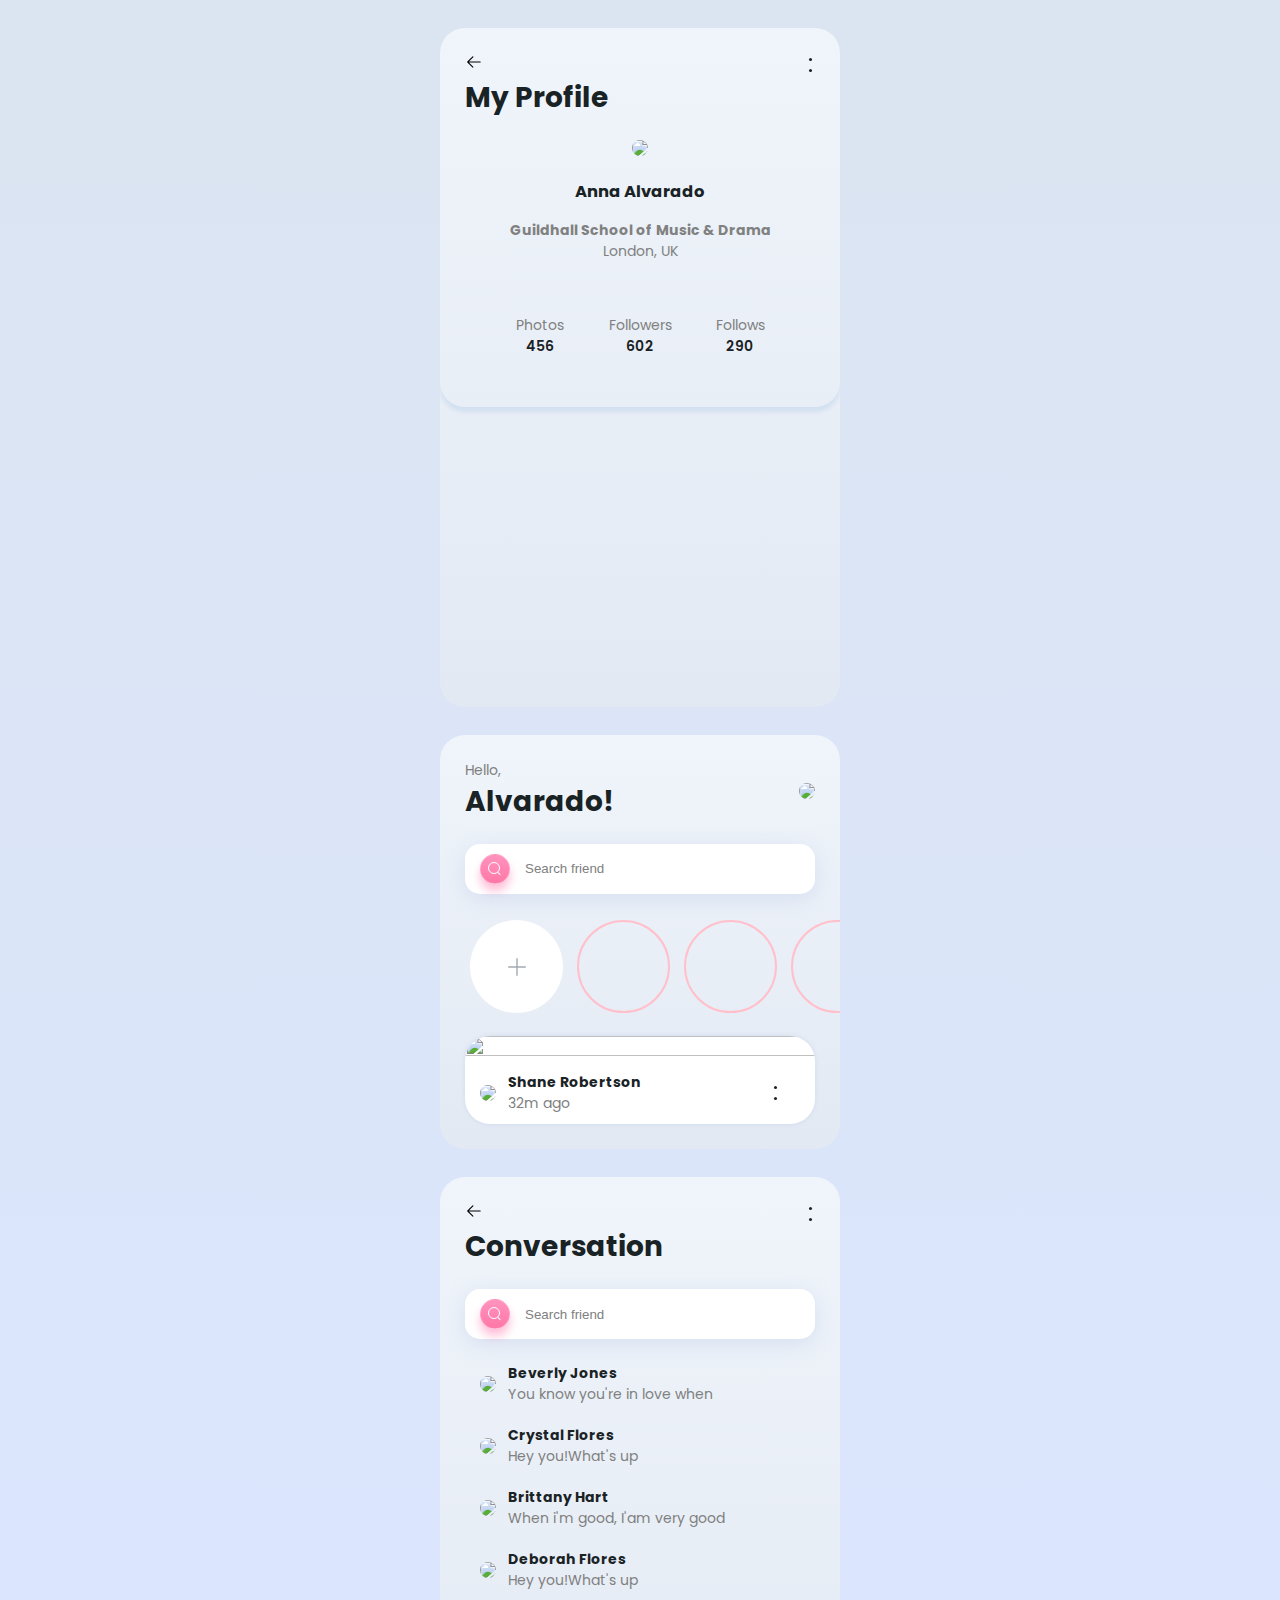
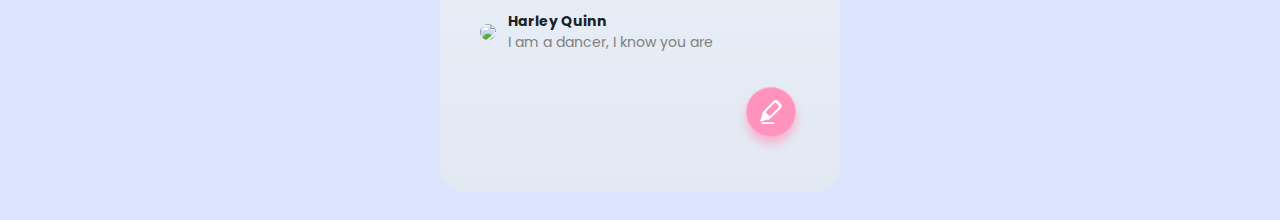
==== commit 386554bd: "Add files via upload" ====
--- a/firstStep/firstStep.html
+++ b/firstStep/firstStep.html
@@ -65,13 +65,21 @@
         <br/>
 
         <div class="wrapper2">
-            <div class="slide one">
+            <div class="inner inline">
+            <div class="slide inline-slide one">
                 <button type="submit"> </button>
             </div>
-            <div class="slide two"></div>
-            <div class="slide three"></div>
-            <div class="slide four"></div>
+            <div class="slide inline-slide two"></div>
+            <div class="slide inline-slide three"></div>
+            <div class="slide inline-slide four"></div>
+            <div class="slide inline-slide five"></div>
+             <div class="slide inline-slide six"></div>
+            <div class="slide inline-slide seven"></div>
+            <div class="slide inline-slide eight"></div>
+            <div class="slide inline-slide nine"></div>
+            <div class="slide inline-slide ten"></div>
         </div>
+    </div>
 
        <br />
 
--- a/firstStep/firstStep.css
+++ b/firstStep/firstStep.css
@@ -185,77 +185,116 @@
 }
 
 .wrapper2 {
-    display: grid;
-    grid-template-rows: 1fr;
-    grid-template-areas: "a b c d";
-    grid-gap: 10px;
-    box-sizing: border-box;
-    box-shadow: 0;
-    position: relative;
-    -ms-overflow-style: none;
-    scrollbar-width: none;
-}
-.wrapper::-webkit-scrollbar {
+  width:400px; 
+  height: 100px;
+}
+
+.inner {
+  position: relative;
+  height: 120px;
+  width:auto;
+  white-space:nowrap;
+}
+
+.slide{
+  padding: 12px;
+  border-radius: 50%;
+  width: 65px;
+  height: 65px;
+  margin: 5px;
+}
+.inline {
+   vertical-align: middle;
+   overflow-x: scroll;
+   -ms-overflow-style: none;
+   scrollbar-width: none;
+}
+.inline::-webkit-scrollbar {
   display: none;
-}
-.slide{
+  }
+
+.inline-slide {
   display: inline-block;
-  text-align: center;
-  padding: 10px;
+  vertical-align: middle;
 }
 
 
   .one {
     text-indent: -9999em;
-    top: 1px;
-    left: 2px;
-    width: 75px;
-    height: 75px;
-    display:block;
     border: 2px rgba(255,255,255, 0.2) solid;
     box-shadow: none;
-    border-radius: 50%;
     cursor: pointer;
     background: url("plus.svg");
     background-color: white;
     background-position: center; 
     background-size: 20%;
     background-repeat: no-repeat;
-    grid-area: a;
   }
 .two {
-    grid-area: b;
-    background-image: url(https://picsum.photos/id/1005/60);
-    background-position: center;
-    background-size: cover;
-    background-repeat: no-repeat;
-    border-radius: 50%;
-    border: 2px solid pink;
-    width: 75px;
-    height: 75px;
+    background-image: url(https://picsum.photos/id/1005/60);
+    background-position: center;
+    background-size: cover;
+    background-repeat: no-repeat;
+    border: 2px solid pink;
    }
 .three {
-    grid-area: c;
-    background-image: url(https://picsum.photos/id/1005/60);
-    background-position: center;
-    background-size: cover;
-    background-repeat: no-repeat;
-    border-radius: 50%;
-    border: 2px solid pink;
-    width: 75px;
-    height: 75px;}
+    background-image: url(https://picsum.photos/id/1005/60);
+    background-position: center;
+    background-size: cover;
+    background-repeat: no-repeat;
+    border: 2px solid pink;
+}
 
 .four {
-    grid-area: d;
-    background-image: url(https://picsum.photos/id/1005/60);
-    background-position: center;
-    background-size: cover;
-    background-repeat: no-repeat;
-    border-radius: 50%;
+    background-image: url(https://picsum.photos/id/1005/60);
+    background-position: center;
+    background-size: cover;
+    background-repeat: no-repeat;
     border:2px solid pink;
-    width: 75px;
-    height: 75px;
-}
+
+}
+.five {
+    background-image: url(https://picsum.photos/id/1005/60);
+    background-position: center;
+    background-size: cover;
+    background-repeat: no-repeat;
+    border: 2px solid pink;
+   }
+.six {
+    background-image: url(https://picsum.photos/id/1005/60);
+    background-position: center;
+    background-size: cover;
+    background-repeat: no-repeat;
+    border: 2px solid pink;
+   }
+.seven {
+    background-image: url(https://picsum.photos/id/1005/60);
+    background-position: center;
+    background-size: cover;
+    background-repeat: no-repeat;
+    border: 2px solid pink;
+   }
+.eight {
+    background-image: url(https://picsum.photos/id/1005/60);
+    background-position: center;
+    background-size: cover;
+    background-repeat: no-repeat;
+    border: 2px solid pink;
+   }
+ .nine {
+    background-image: url(https://picsum.photos/id/1005/60);
+    background-position: center;
+    background-size: cover;
+    background-repeat: no-repeat;
+    border: 2px solid pink;
+   }
+.ten {
+    background-image: url(https://picsum.photos/id/1005/60);
+    background-position: center;
+    background-size: cover;
+    background-repeat: no-repeat;
+    border: 2px solid pink;
+   }
 
 .card {
     position: relative;
